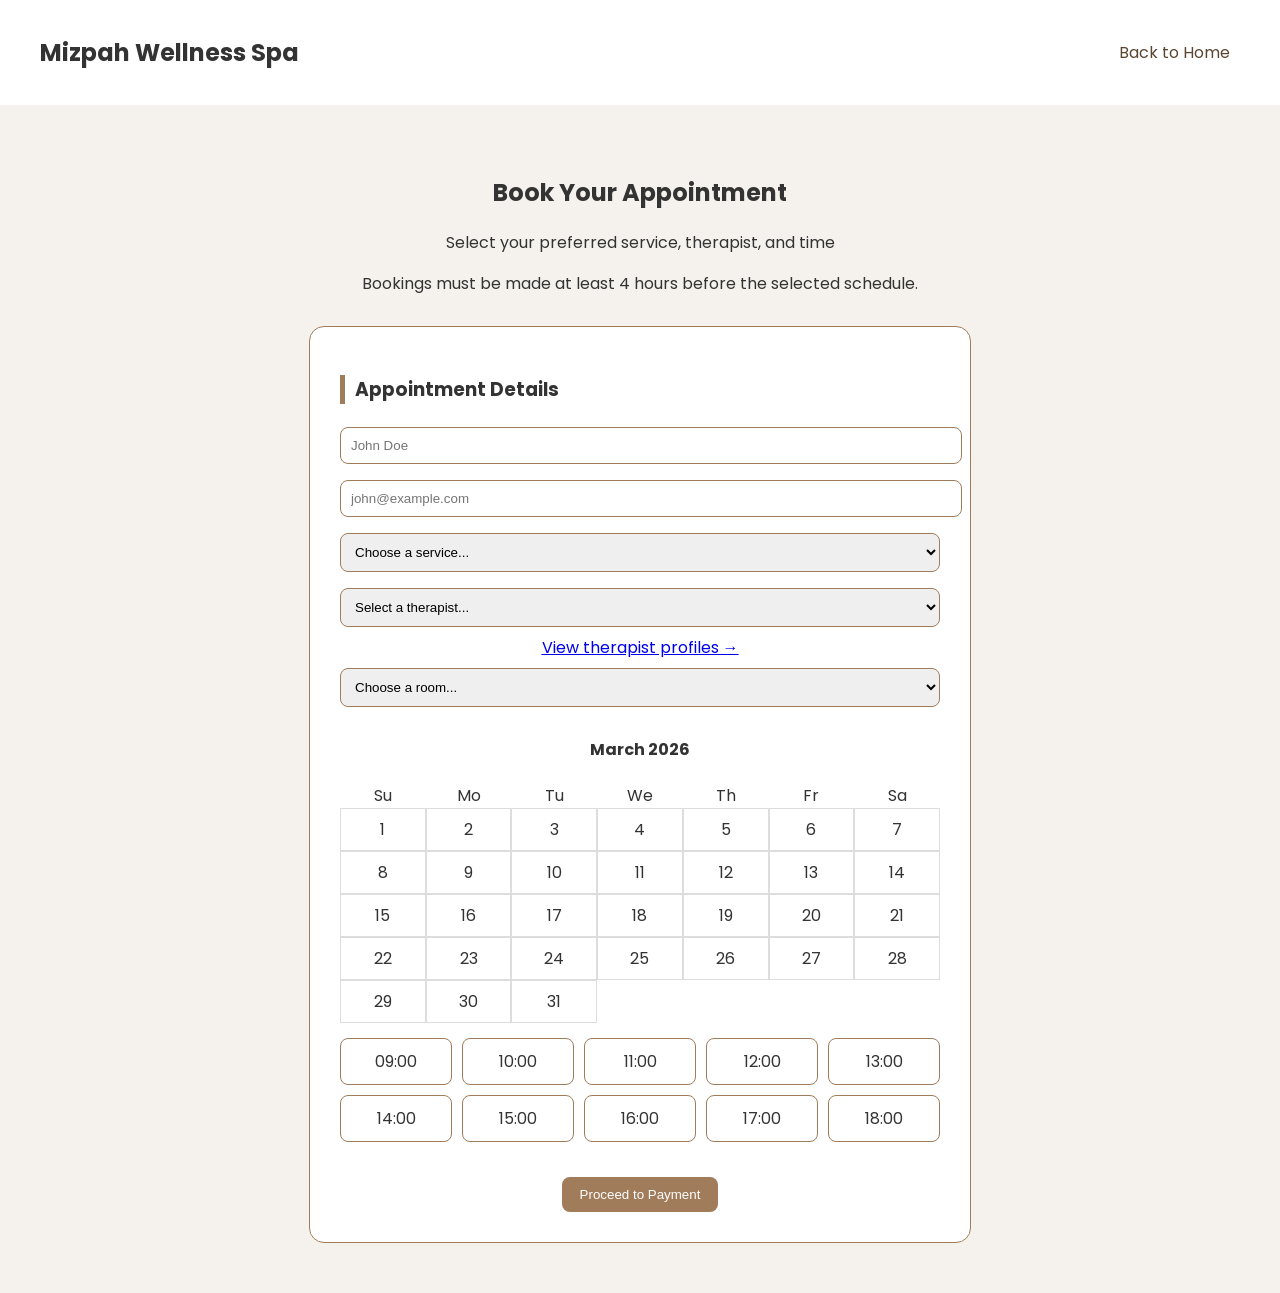
==== spa_system/booking.html @ c0a57fdd "Add files via upload" ====
<!DOCTYPE html>
<html lang="en">
<head>
  <meta charset="UTF-8">
  <title>Book Appointment</title>

  <link rel="stylesheet" href="style.css">

  <!-- Fonts -->
  <link href="https://fonts.googleapis.com/css2?family=Poppins:wght@300;400;500&family=Playfair+Display:wght@500;600&display=swap" rel="stylesheet">
</head>
<body>

<header>
  <h2>Mizpah Wellness Spa</h2>
  <nav>
    <a href="index.html">Back to Home</a>
  </nav>
</header>

<div class="booking">

  <!-- CENTERED HEADER -->
  <div class="booking-header">
    <h2>Book Your Appointment</h2>
    <p>Select your preferred service, therapist, and time</p>
    <p>Bookings must be made at least 4 hours before the selected schedule.</p>
  </div>

  <!-- FORM -->
  <div class="form-section">

    <h3 class="section-title">Appointment Details</h3>

    <input type="text" placeholder="John Doe">
    <input type="email" placeholder="john@example.com">

    <select>
      <option>Choose a service...</option>
    </select>

    <select>
      <option>Select a therapist...</option>
    </select>

    <a href="#">View therapist profiles →</a>

    <select>
      <option>Choose a room...</option>
    </select>

    <h4>March 2026</h4>

    <div class="calendar-days">
      <span>Su</span><span>Mo</span><span>Tu</span><span>We</span>
      <span>Th</span><span>Fr</span><span>Sa</span>
    </div>

    <div class="calendar">
      <span>1</span><span>2</span><span>3</span><span>4</span>
      <span>5</span><span>6</span><span>7</span><span>8</span>
      <span>9</span><span>10</span><span>11</span><span>12</span>
      <span>13</span><span>14</span><span>15</span><span>16</span>
      <span>17</span><span>18</span><span>19</span><span>20</span>
      <span>21</span><span>22</span><span>23</span><span>24</span>
      <span>25</span><span>26</span><span>27</span><span>28</span>
      <span>29</span><span>30</span><span>31</span>
    </div>

    <div class="time-slots">
      <span>09:00</span><span>10:00</span><span>11:00</span>
      <span>12:00</span><span>13:00</span><span>14:00</span>
      <span>15:00</span><span>16:00</span><span>17:00</span>
      <span>18:00</span>
    </div>

    <button class="btn-primary">Proceed to Payment</button>

  </div>

</div>

</body>
</html>
---- spa_system/style.css ----
:root {
  --brown: #a07c5a;
  --dark-brown: #3a2e22;
  --light-bg: #f5f2ee;
}

body {
  font-family: 'Poppins', sans-serif;
  margin: 0;
  background: var(--light-bg);
  color: #333;
}

/* HEADER */
header {
  display: flex;
  justify-content: space-between;
  padding: 15px 40px;
  background: white;
  align-items: center;
}

nav a {
  margin: 0 10px;
  text-decoration: none;
  color: #5a4632;
}

/* HERO */
.hero {
  text-align: left;
  padding: 80px 60px;
}

.hero h1 {
  font-size: 48px;
  line-height: 1.2;
}

.highlight {
  color: var(--brown);
  font-size: 64px;
}

/* BUTTON */
.btn-primary {
  background: var(--brown);
  color: white;
  border: none;
  padding: 10px 18px;
  border-radius: 8px;
  cursor: pointer;
}

.btn-primary:hover {
  background: var(--dark-brown);
}

/* SERVICES */
.services {
  padding: 50px;
  text-align: center;
}

.card-container {
  display: flex;
  justify-content: center;
  gap: 20px;
}

.card {
  background: white;
  padding: 15px;
  border-radius: 15px;
  width: 250px;
  border: 1px solid var(--brown);
}

.services-btn {
  margin-top: 30px;
}

/* TESTIMONIALS */
.testimonials {
  padding: 50px;
  text-align: center;
}

.testimonial-container {
  display: flex;
  justify-content: center;
  gap: 20px;
}

.testimonial {
  background: white;
  padding: 20px;
  border-radius: 15px;
  width: 250px;
  border: 1px solid var(--brown);
}

/* FOOTER */
.footer {
  background: var(--dark-brown);
  color: white;
  padding: 40px 20px;
  margin-top: 50px;
}

.footer-container {
  display: flex;
  justify-content: space-around;
  flex-wrap: wrap;
}

.footer-bottom {
  text-align: center;
  margin-top: 20px;
  border-top: 1px solid #5a4632;
  padding-top: 10px;
}

/* ================= BOOKING ================= */

.booking {
  padding: 50px;
}

.booking-header {
  text-align: center;
  margin-bottom: 30px;
}

/* FORM BOX */
.form-section {
  background: white;
  padding: 30px;
  border-radius: 15px;
  max-width: 600px;
  margin: auto;
  border: 1px solid var(--brown);
  text-align: center; /* ✅ IMPORTANT FOR CENTERING BUTTON */
}

/* TITLE */
.section-title {
  text-align: left;
  border-left: 5px solid var(--brown);
  padding-left: 10px;
  margin-bottom: 15px;
}

/* INPUTS */
.form-section input,
.form-section select {
  width: 100%;
  padding: 10px;
  margin: 8px 0;
  border-radius: 8px;
  border: 1px solid var(--brown);
  text-align: left;
}

/* CALENDAR */
.calendar,
.calendar-days {
  display: grid;
  grid-template-columns: repeat(7, 1fr);
  text-align: center;
}

.calendar span {
  padding: 8px;
  border: 1px solid #ddd;
}

/* TIME SLOTS (ALIGNED GRID) */
.time-slots {
  display: grid;
  grid-template-columns: repeat(5, 1fr);
  gap: 10px;
  margin: 15px 0;
}

.time-slots span {
  padding: 10px;
  border: 1px solid var(--brown);
  border-radius: 8px;
  text-align: center;
  cursor: pointer;
  transition: 0.3s;
}

.time-slots span:hover {
  background: var(--brown);
  color: white;
}

/* ✅ CENTER BUTTON FIX */
.form-section button {
  display: inline-block;
  margin-top: 20px;
}
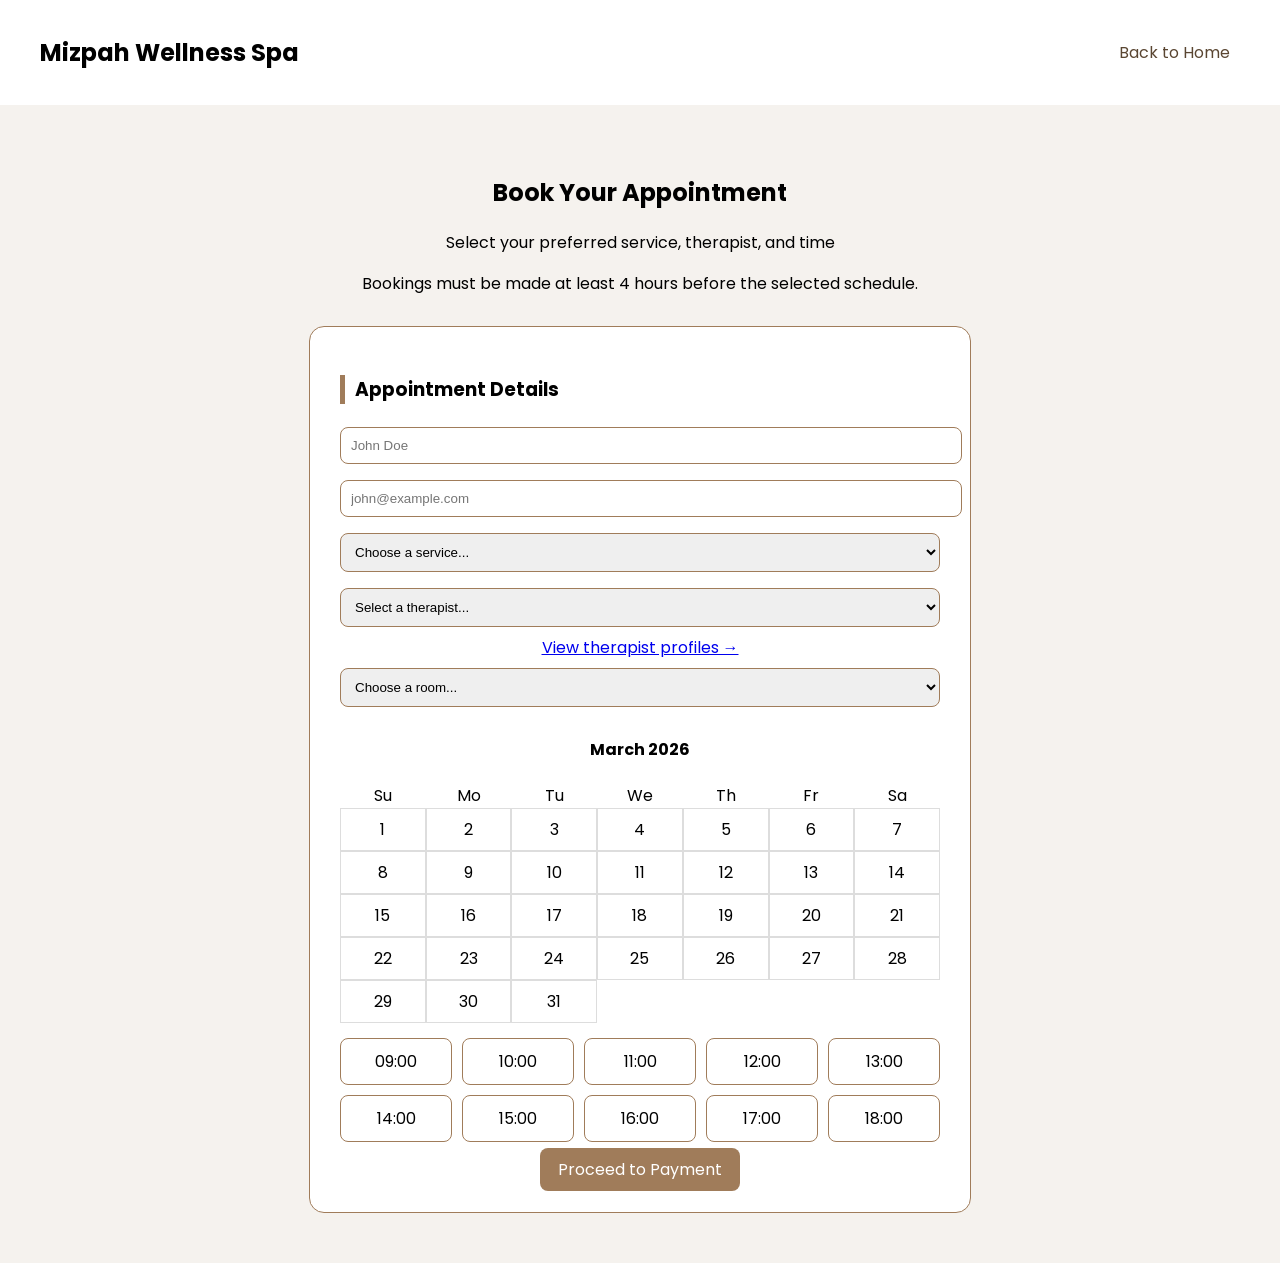
==== commit ebeeeca3: "Add files via upload" ====
--- a/spa_system/booking.html
+++ b/spa_system/booking.html
@@ -74,7 +74,7 @@
       <span>18:00</span>
     </div>
 
-    <button class="btn-primary">Proceed to Payment</button>
+    <a href="payment.html" class="btn-primary">Proceed to Payment</a>
 
   </div>
 
--- a/spa_system/style.css
+++ b/spa_system/style.css
@@ -8,7 +8,6 @@
   font-family: 'Poppins', sans-serif;
   margin: 0;
   background: var(--light-bg);
-  color: #333;
 }
 
 /* HEADER */
@@ -26,15 +25,36 @@
   color: #5a4632;
 }
 
+/* BUTTONS */
+.btn-primary {
+  background: var(--brown);
+  color: white;
+  padding: 10px 18px;
+  border-radius: 8px;
+  text-decoration: none;
+}
+
+.btn-outline {
+  border: 1px solid var(--brown);
+  padding: 10px 18px;
+  border-radius: 8px;
+  background: transparent;
+}
+
 /* HERO */
 .hero {
-  text-align: left;
-  padding: 80px 60px;
+  background:
+    linear-gradient(rgba(255,255,255,0.85), rgba(255,255,255,0.85)),
+    url('https://images.unsplash.com/photo-1544161515-4ab6ce6db874');
+  background-size: cover;
+  background-position: center;
+
+  padding: 120px 60px;
 }
 
 .hero h1 {
-  font-size: 48px;
-  line-height: 1.2;
+  font-size: 52px;
+  font-family: 'Playfair Display', serif;
 }
 
 .highlight {
@@ -42,23 +62,13 @@
   font-size: 64px;
 }
 
-/* BUTTON */
-.btn-primary {
-  background: var(--brown);
-  color: white;
-  border: none;
-  padding: 10px 18px;
-  border-radius: 8px;
-  cursor: pointer;
-}
-
-.btn-primary:hover {
-  background: var(--dark-brown);
+.hero-buttons {
+  margin-top: 20px;
 }
 
 /* SERVICES */
 .services {
-  padding: 50px;
+  padding: 60px;
   text-align: center;
 }
 
@@ -66,6 +76,7 @@
   display: flex;
   justify-content: center;
   gap: 20px;
+  margin-top: 30px;
 }
 
 .card {
@@ -74,16 +85,22 @@
   border-radius: 15px;
   width: 250px;
   border: 1px solid var(--brown);
-}
-
-.services-btn {
-  margin-top: 30px;
+  box-shadow: 0 4px 10px rgba(0,0,0,0.1);
+}
+
+.card img {
+  width: 100%;
+  border-radius: 10px;
 }
 
 /* TESTIMONIALS */
 .testimonials {
-  padding: 50px;
-  text-align: center;
+  padding: 60px;
+  text-align: center;
+}
+
+.icon {
+  font-size: 30px;
 }
 
 .testimonial-container {
@@ -104,21 +121,42 @@
 .footer {
   background: var(--dark-brown);
   color: white;
-  padding: 40px 20px;
-  margin-top: 50px;
+  padding: 40px;
 }
 
 .footer-container {
   display: flex;
   justify-content: space-around;
-  flex-wrap: wrap;
 }
 
 .footer-bottom {
   text-align: center;
   margin-top: 20px;
-  border-top: 1px solid #5a4632;
-  padding-top: 10px;
+}
+
+/* RESPONSIVE */
+@media (max-width: 768px) {
+
+  header {
+    flex-direction: column;
+  }
+
+  .hero {
+    padding: 60px 20px;
+    text-align: center;
+  }
+
+  .card-container,
+  .testimonial-container {
+    flex-direction: column;
+    align-items: center;
+  }
+
+  .footer-container {
+    flex-direction: column;
+    text-align: center;
+  }
+
 }
 
 /* ================= BOOKING ================= */
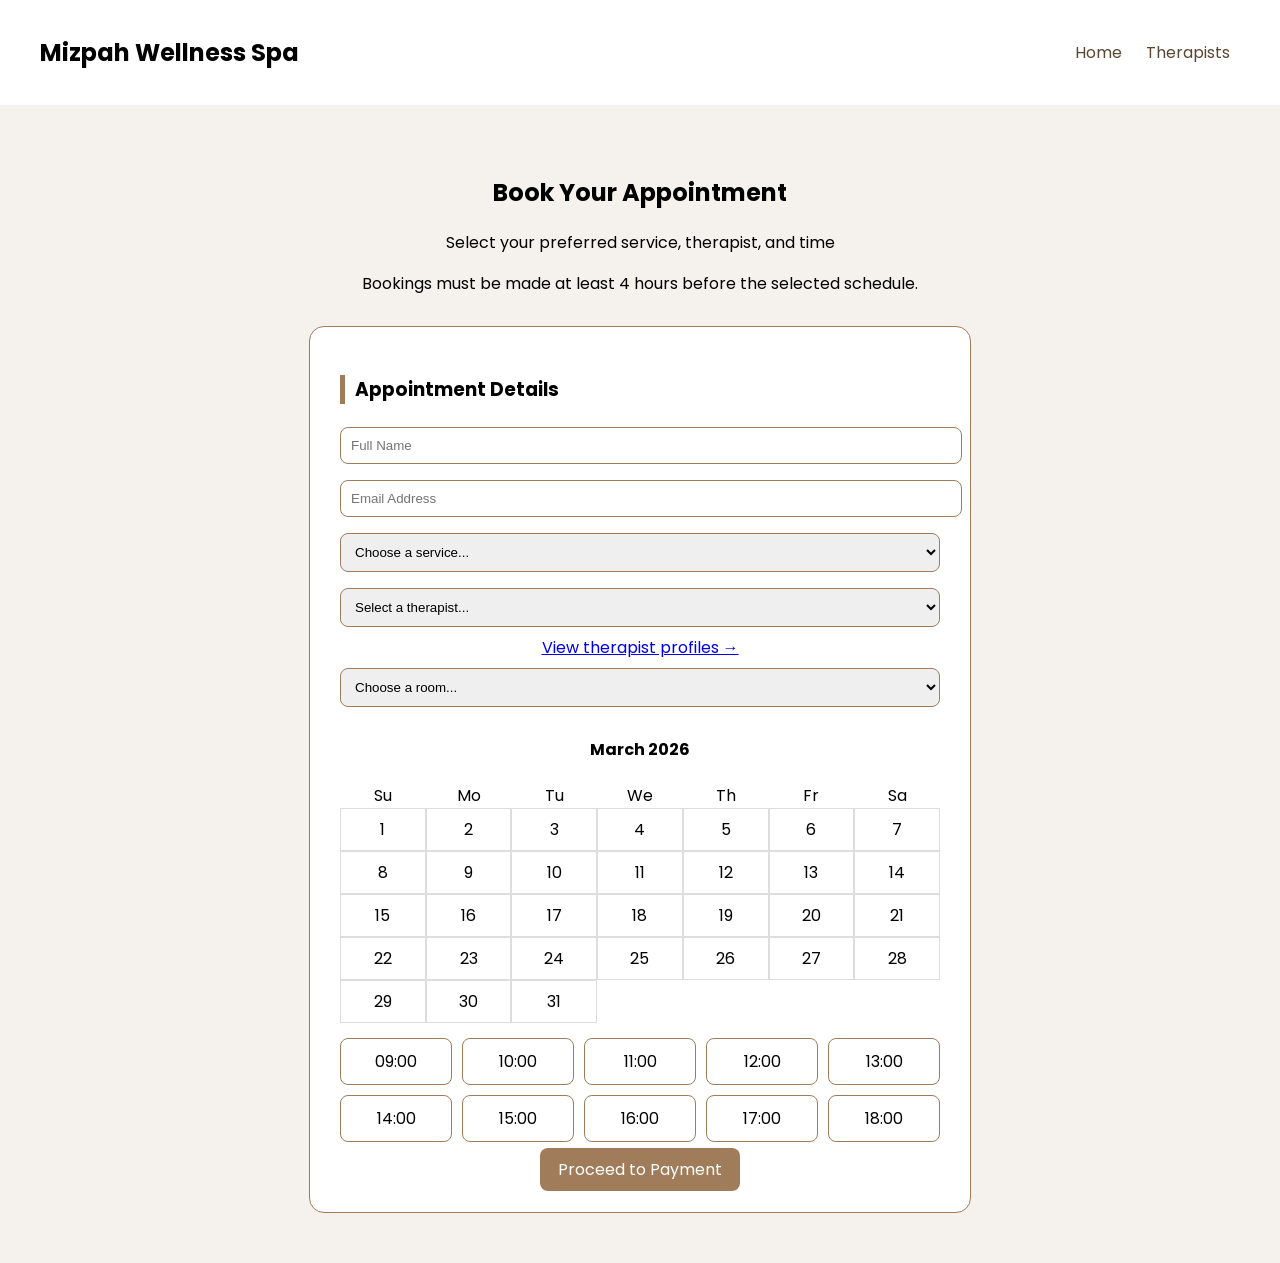
==== commit 7985277f: "Add files via upload" ====
--- a/spa_system/booking.html
+++ b/spa_system/booking.html
@@ -1,52 +1,59 @@
 <!DOCTYPE html>
 <html lang="en">
 <head>
-  <meta charset="UTF-8">
-  <title>Book Appointment</title>
+<meta charset="UTF-8">
+<title>Book Appointment - Mizpah Wellness Spa</title>
 
-  <link rel="stylesheet" href="style.css">
+<link href="https://fonts.googleapis.com/css2?family=Poppins:wght@300;400;500&family=Playfair+Display:wght@500;600&display=swap" rel="stylesheet">
+<link rel="stylesheet" href="style.css">
+</head>
 
-  <!-- Fonts -->
-  <link href="https://fonts.googleapis.com/css2?family=Poppins:wght@300;400;500&family=Playfair+Display:wght@500;600&display=swap" rel="stylesheet">
-</head>
 <body>
 
 <header>
   <h2>Mizpah Wellness Spa</h2>
   <nav>
-    <a href="index.html">Back to Home</a>
+    <a href="index.html">Home</a>
+    <a href="therapists.html">Therapists</a>
   </nav>
 </header>
 
 <div class="booking">
 
-  <!-- CENTERED HEADER -->
   <div class="booking-header">
     <h2>Book Your Appointment</h2>
     <p>Select your preferred service, therapist, and time</p>
     <p>Bookings must be made at least 4 hours before the selected schedule.</p>
   </div>
 
-  <!-- FORM -->
   <div class="form-section">
 
     <h3 class="section-title">Appointment Details</h3>
 
-    <input type="text" placeholder="John Doe">
-    <input type="email" placeholder="john@example.com">
+    <input type="text" placeholder="Full Name">
+    <input type="email" placeholder="Email Address">
 
     <select>
       <option>Choose a service...</option>
+      <option>Swedish Massage - 60 min</option>
+      <option>Deep Tissue - 90 min</option>
+      <option>Hot Stone Therapy - 90 min</option>
     </select>
 
     <select>
       <option>Select a therapist...</option>
+      <option>Anna Reyes</option>
+      <option>Mark Santos</option>
+      <option>Lisa Cruz</option>
     </select>
 
-    <a href="#">View therapist profiles →</a>
+    <a href="therapists.html">View therapist profiles →</a>
 
     <select>
       <option>Choose a room...</option>
+      <option>Room 1 - Serenity</option>
+      <option>Room 2 - Harmony</option>
+      <option>Room 3 - Tranquility</option>
     </select>
 
     <h4>March 2026</h4>
--- a/spa_system/style.css
+++ b/spa_system/style.css
@@ -44,10 +44,11 @@
 /* HERO */
 .hero {
   background:
-    linear-gradient(rgba(255,255,255,0.85), rgba(255,255,255,0.85)),
-    url('https://images.unsplash.com/photo-1544161515-4ab6ce6db874');
+    linear-gradient(rgba(255,255,255,0.6), rgba(255,255,255,0.6)),
+    url('images/hero.jpg');
   background-size: cover;
   background-position: center;
+  background-repeat: no-repeat;
 
   padding: 120px 60px;
 }
@@ -68,28 +69,30 @@
 
 /* SERVICES */
 .services {
-  padding: 60px;
+  padding: 60px 20px;
   text-align: center;
 }
 
 .card-container {
-  display: flex;
+  display: grid;
+  grid-template-columns: repeat(3, 250px);
+  gap: 30px;
   justify-content: center;
-  gap: 20px;
-  margin-top: 30px;
 }
 
 .card {
   background: white;
   padding: 15px;
   border-radius: 15px;
-  width: 250px;
+  width: 230px;
   border: 1px solid var(--brown);
   box-shadow: 0 4px 10px rgba(0,0,0,0.1);
 }
 
 .card img {
   width: 100%;
+  height: 180px;
+  object-fit: cover;
   border-radius: 10px;
 }
 
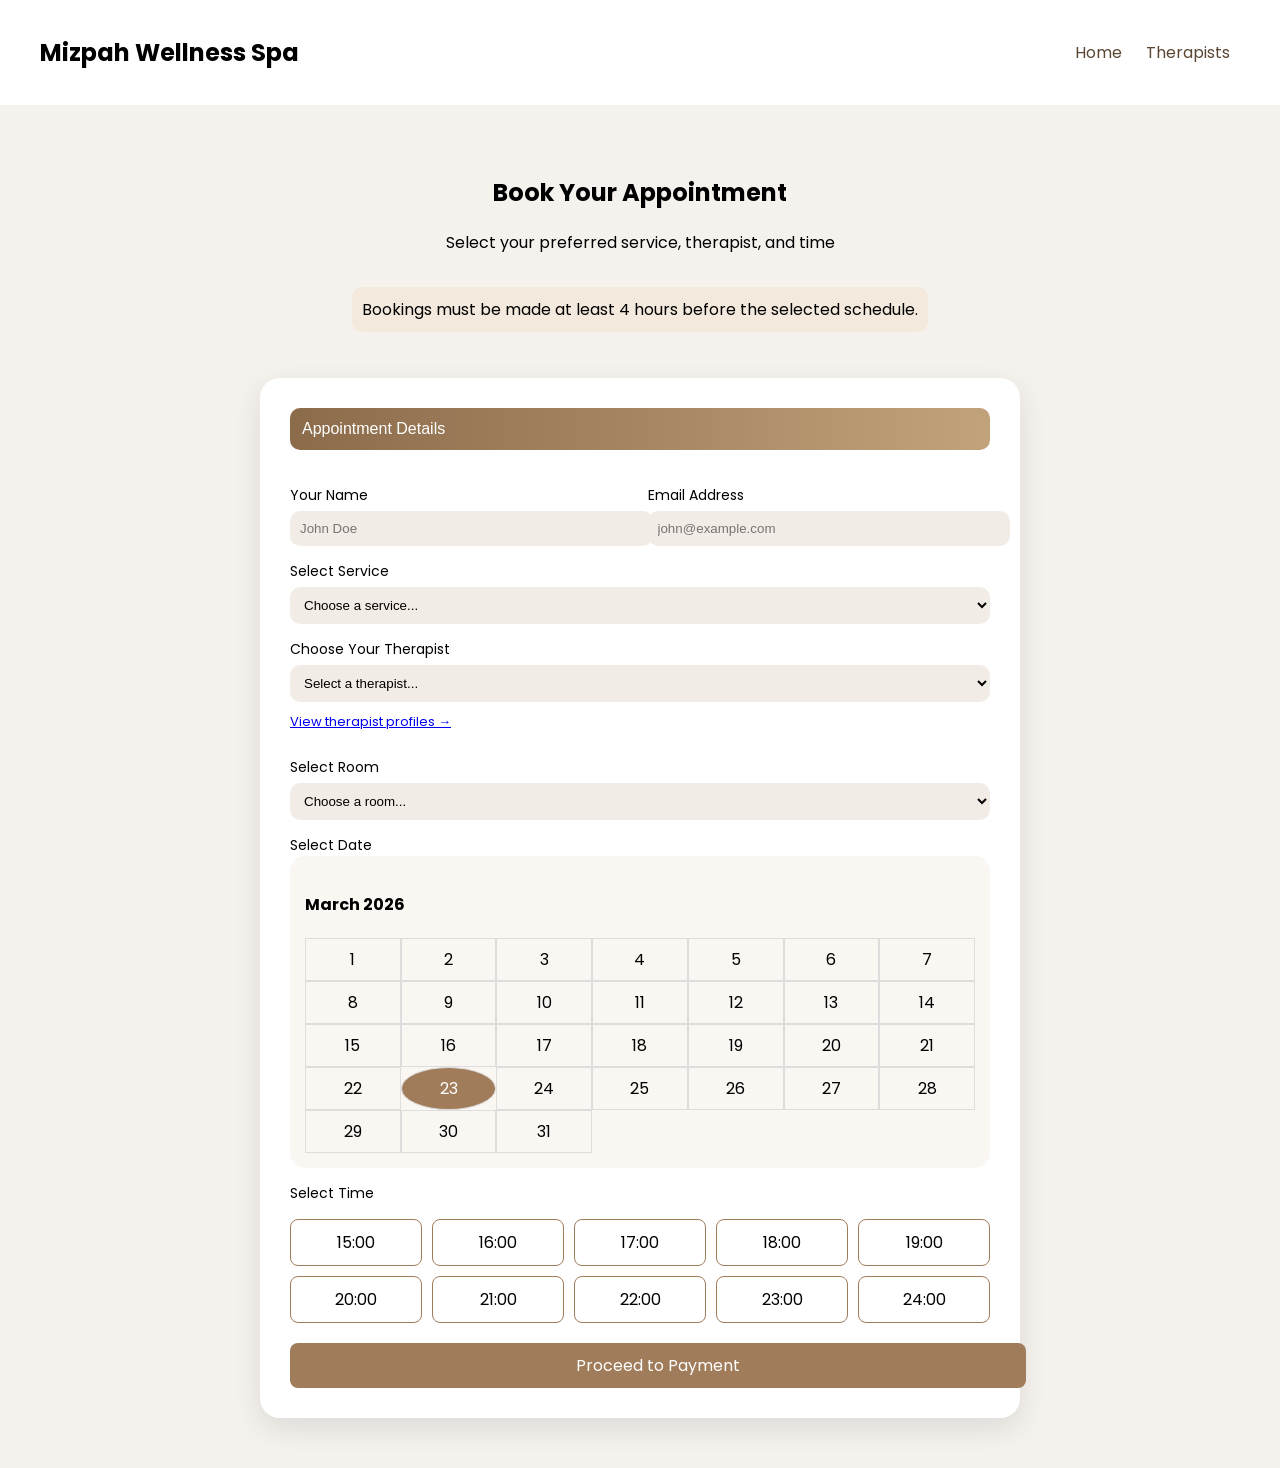
==== commit 375bf1bf: "Add files via upload" ====
--- a/spa_system/booking.html
+++ b/spa_system/booking.html
@@ -23,23 +23,36 @@
   <div class="booking-header">
     <h2>Book Your Appointment</h2>
     <p>Select your preferred service, therapist, and time</p>
-    <p>Bookings must be made at least 4 hours before the selected schedule.</p>
+    <p class="note">Bookings must be made at least 4 hours before the selected schedule.</p>
   </div>
 
-  <div class="form-section">
+  <div class="form-card">
 
-    <h3 class="section-title">Appointment Details</h3>
+    <div class="form-header">
+      Appointment Details
+    </div>
 
-    <input type="text" placeholder="Full Name">
-    <input type="email" placeholder="Email Address">
+    <div class="form-grid">
+      <div>
+        <label>Your Name</label>
+        <input type="text" placeholder="John Doe">
+      </div>
 
+      <div>
+        <label>Email Address</label>
+        <input type="email" placeholder="john@example.com">
+      </div>
+    </div>
+
+    <label>Select Service</label>
     <select>
       <option>Choose a service...</option>
       <option>Swedish Massage - 60 min</option>
       <option>Deep Tissue - 90 min</option>
-      <option>Hot Stone Therapy - 90 min</option>
+      <option>Hot Stone Therapy - 75 min</option>
     </select>
 
+    <label>Choose Your Therapist</label>
     <select>
       <option>Select a therapist...</option>
       <option>Anna Reyes</option>
@@ -47,8 +60,9 @@
       <option>Lisa Cruz</option>
     </select>
 
-    <a href="therapists.html">View therapist profiles →</a>
+    <a href="therapists.html" class="link">View therapist profiles →</a>
 
+    <label>Select Room</label>
     <select>
       <option>Choose a room...</option>
       <option>Room 1 - Serenity</option>
@@ -56,32 +70,34 @@
       <option>Room 3 - Tranquility</option>
     </select>
 
-    <h4>March 2026</h4>
+    <label>Select Date</label>
 
-    <div class="calendar-days">
-      <span>Su</span><span>Mo</span><span>Tu</span><span>We</span>
-      <span>Th</span><span>Fr</span><span>Sa</span>
+    <div class="calendar-box">
+      <h4>March 2026</h4>
+
+      <div class="calendar">
+        <span>1</span><span>2</span><span>3</span><span>4</span>
+        <span>5</span><span>6</span><span>7</span>
+        <span>8</span><span>9</span><span>10</span><span>11</span>
+        <span>12</span><span>13</span><span>14</span>
+        <span>15</span><span>16</span><span>17</span><span>18</span>
+        <span>19</span><span>20</span><span>21</span>
+        <span>22</span><span class="active">23</span><span>24</span>
+        <span>25</span><span>26</span><span>27</span><span>28</span>
+        <span>29</span><span>30</span><span>31</span>
+      </div>
     </div>
 
-    <div class="calendar">
-      <span>1</span><span>2</span><span>3</span><span>4</span>
-      <span>5</span><span>6</span><span>7</span><span>8</span>
-      <span>9</span><span>10</span><span>11</span><span>12</span>
-      <span>13</span><span>14</span><span>15</span><span>16</span>
-      <span>17</span><span>18</span><span>19</span><span>20</span>
-      <span>21</span><span>22</span><span>23</span><span>24</span>
-      <span>25</span><span>26</span><span>27</span><span>28</span>
-      <span>29</span><span>30</span><span>31</span>
+    <label>Select Time</label>
+
+    <div class="time-slots">
+      <span>15:00</span><span>16:00</span><span>17:00</span>
+      <span>18:00</span><span>19:00</span>
+      <span>20:00</span><span>21:00</span><span>22:00</span>
+      <span>23:00</span><span>24:00</span>
     </div>
 
-    <div class="time-slots">
-      <span>09:00</span><span>10:00</span><span>11:00</span>
-      <span>12:00</span><span>13:00</span><span>14:00</span>
-      <span>15:00</span><span>16:00</span><span>17:00</span>
-      <span>18:00</span>
-    </div>
-
-    <a href="payment.html" class="btn-primary">Proceed to Payment</a>
+    <a href="payment.html" class="btn-primary full">Proceed to Payment</a>
 
   </div>
 
--- a/spa_system/style.css
+++ b/spa_system/style.css
@@ -67,6 +67,18 @@
   margin-top: 20px;
 }
 
+.hero-text {
+  font-size: 18px;
+  line-height: 1.6;
+}
+
+.sub-text {
+  display: block;
+  margin-top: 8px;
+  font-size: 18px;
+  font-weight: 500;
+}
+
 /* SERVICES */
 .services {
   padding: 60px 20px;
@@ -171,6 +183,102 @@
 .booking-header {
   text-align: center;
   margin-bottom: 30px;
+}
+
+.form-card {
+  background: white;
+  padding: 30px;
+  border-radius: 20px;
+  max-width: 700px;
+  margin: auto;
+  box-shadow: 0 10px 30px rgba(0,0,0,0.1);
+}
+
+.form-header {
+  background: linear-gradient(to right, #8b6b4a, #c2a27a);
+  color: white;
+  padding: 12px;
+  border-radius: 10px;
+  margin-bottom: 20px;
+  font-weight: 500;
+}
+
+.form-grid {
+  display: grid;
+  grid-template-columns: 1fr 1fr;
+  gap: 15px;
+}
+
+label {
+  display: block;
+  margin-top: 15px;
+  font-size: 14px;
+}
+
+input, select {
+  width: 100%;
+  padding: 10px;
+  border-radius: 10px;
+  border: none;
+  background: #f2ece6;
+  margin-top: 5px;
+}
+
+.link {
+  display: inline-block;
+  margin: 10px 0;
+  font-size: 13px;
+}
+
+.note {
+  background: #f3e9dc;
+  padding: 10px;
+  border-radius: 10px;
+  display: inline-block;
+}
+
+.calendar-box {
+  background: #faf7f3;
+  padding: 15px;
+  border-radius: 15px;
+}
+
+.calendar {
+  display: grid;
+  grid-template-columns: repeat(7, 1fr);
+  margin-top: 10px;
+}
+
+.calendar span {
+  padding: 8px;
+  text-align: center;
+}
+
+.calendar .active {
+  background: #a07c5a;
+  color: white;
+  border-radius: 50%;
+}
+
+.time-slots {
+  display: grid;
+  grid-template-columns: repeat(5, 1fr);
+  gap: 10px;
+  margin-top: 10px;
+}
+
+.time-slots span {
+  padding: 10px;
+  border-radius: 10px;
+  border: 1px solid #a07c5a;
+  text-align: center;
+}
+
+.btn-primary.full {
+  display: block;
+  width: 100%;
+  text-align: center;
+  margin-top: 20px;
 }
 
 /* FORM BOX */
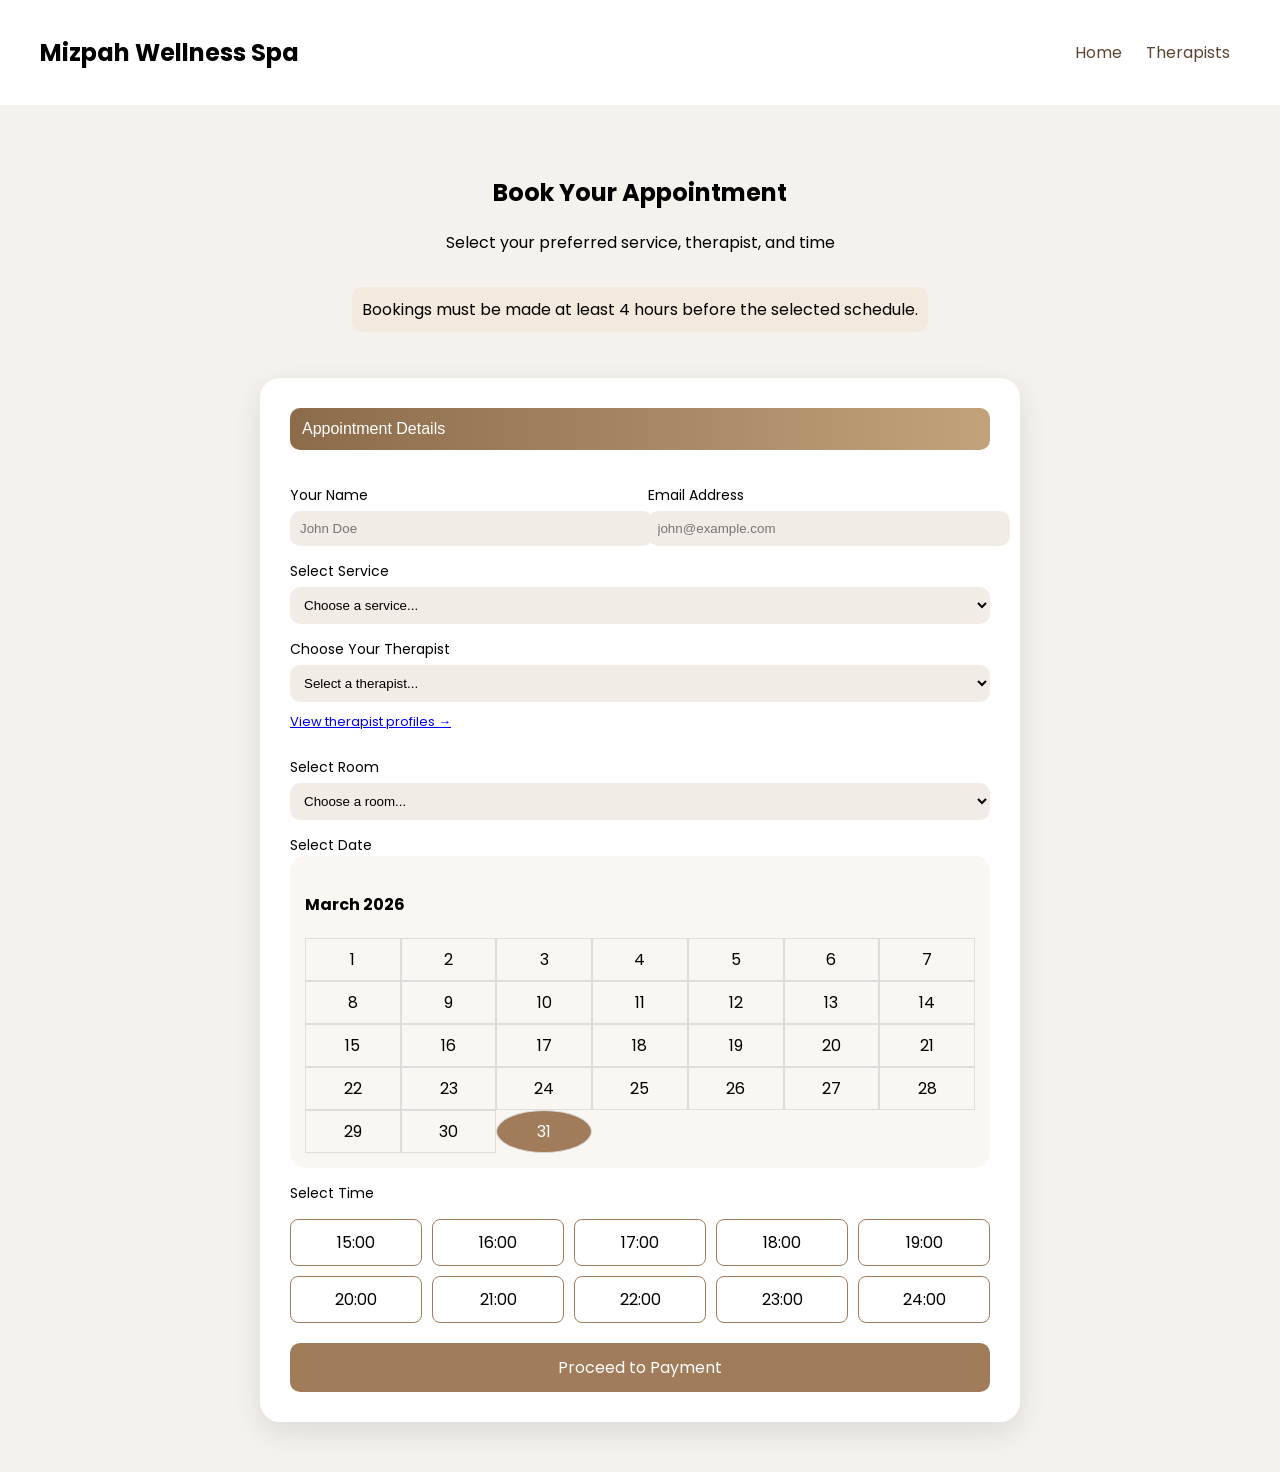
==== commit bdc98c1e: "Add files via upload" ====
--- a/spa_system/booking.html
+++ b/spa_system/booking.html
@@ -82,9 +82,9 @@
         <span>12</span><span>13</span><span>14</span>
         <span>15</span><span>16</span><span>17</span><span>18</span>
         <span>19</span><span>20</span><span>21</span>
-        <span>22</span><span class="active">23</span><span>24</span>
+        <span>22</span><span>23</span><span>24</span>
         <span>25</span><span>26</span><span>27</span><span>28</span>
-        <span>29</span><span>30</span><span>31</span>
+        <span>29</span><span>30</span><span class="active">31</span>
       </div>
     </div>
 
--- a/spa_system/style.css
+++ b/spa_system/style.css
@@ -44,13 +44,15 @@
 /* HERO */
 .hero {
   background:
-    linear-gradient(rgba(255,255,255,0.6), rgba(255,255,255,0.6)),
+    linear-gradient(rgba(255,255,255,0.75), rgba(255,255,255,0.75)),
     url('images/hero.jpg');
   background-size: cover;
   background-position: center;
   background-repeat: no-repeat;
 
-  padding: 120px 60px;
+  min-height: 90vh;
+  display: flex;
+  align-items: center;
 }
 
 .hero h1 {
@@ -70,6 +72,11 @@
 .hero-text {
   font-size: 18px;
   line-height: 1.6;
+}
+
+.hero-content {
+  max-width: 600px;
+  margin-left: 60px;
 }
 
 .sub-text {
@@ -85,6 +92,10 @@
   text-align: center;
 }
 
+.services-btn {
+  margin-top: 50px;
+}
+
 .card-container {
   display: grid;
   grid-template-columns: repeat(3, 250px);
@@ -279,6 +290,9 @@
   width: 100%;
   text-align: center;
   margin-top: 20px;
+  padding: 12px;
+  border-radius: 10px;
+  box-sizing: border-box;
 }
 
 /* FORM BOX */
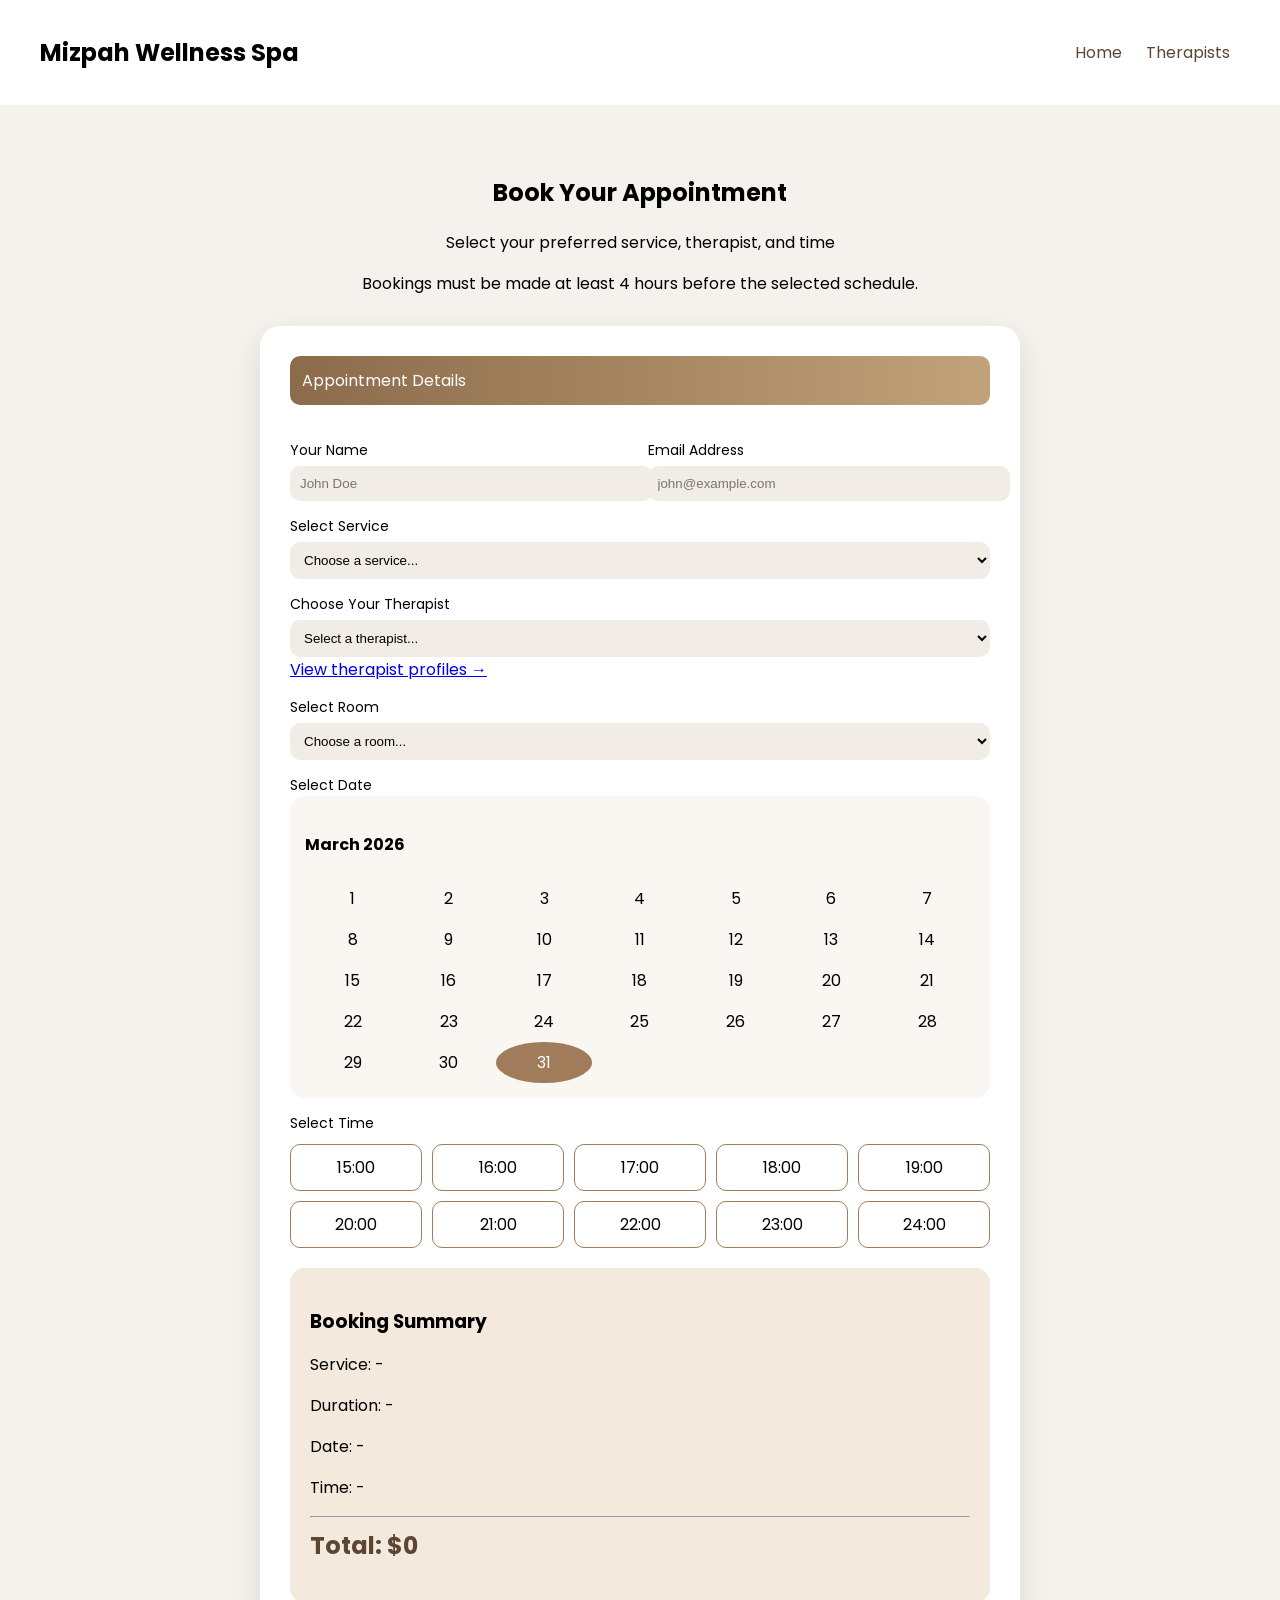
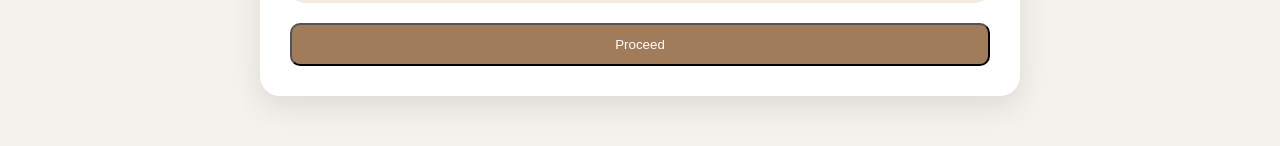
==== commit 9eb98a20: "Add files via upload" ====
--- a/spa_system/booking.html
+++ b/spa_system/booking.html
@@ -97,11 +97,97 @@
       <span>23:00</span><span>24:00</span>
     </div>
 
-    <a href="payment.html" class="btn-primary full">Proceed to Payment</a>
+    <div class="summary-box">
+  <h3>Booking Summary</h3>
+
+  <p>Service: <span id="sum-service">-</span></p>
+  <p>Duration: <span id="sum-duration">-</span></p>
+  <p>Date: <span id="sum-date">-</span></p>
+  <p>Time: <span id="sum-time">-</span></p>
+
+  <hr>
+
+  <h2>Total: <span id="sum-price">$0</span></h2>
+</div>
+
+    <button class="btn-primary full" onclick="goToSummary()">Proceed</button>
 
   </div>
 
 </div>
 
+<script>
+function goToSummary() {
+  const name = document.querySelector('input[type="text"]').value;
+  const email = document.querySelector('input[type="email"]').value;
+  const service = document.querySelectorAll('select')[0].value;
+  const therapist = document.querySelectorAll('select')[1].value;
+  const room = document.querySelectorAll('select')[2].value;
+
+  const date = document.getElementById("sum-date").innerText;
+  const time = document.getElementById("sum-time").innerText;
+  const price = document.getElementById("sum-price").innerText;
+
+  localStorage.setItem("name", name);
+  localStorage.setItem("email", email);
+  localStorage.setItem("service", service);
+  localStorage.setItem("therapist", therapist);
+  localStorage.setItem("room", room);
+  localStorage.setItem("date", date);
+  localStorage.setItem("time", time);
+  localStorage.setItem("price", price);
+
+  window.location.href = "payment.html";
+}
+</script>
+
+<script>
+
+// SERVICE DATA (important)
+const services = {
+  "Reflexology - 45 min - $95": { duration: "45 minutes", price: 95 },
+  "Swedish Massage - 60 min - $120": { duration: "60 minutes", price: 120 },
+  "Deep Tissue - 90 min - $150": { duration: "90 minutes", price: 150 }
+};
+
+// SELECT ELEMENTS
+const serviceSelect = document.querySelectorAll("select")[0];
+const calendarDays = document.querySelectorAll(".calendar span");
+const timeSlots = document.querySelectorAll(".time-slots span");
+
+// UPDATE SERVICE
+serviceSelect.addEventListener("change", () => {
+  const selected = serviceSelect.value;
+
+  document.getElementById("sum-service").innerText = selected;
+
+  if (services[selected]) {
+    document.getElementById("sum-duration").innerText = services[selected].duration;
+    document.getElementById("sum-price").innerText = "$" + services[selected].price;
+  }
+});
+
+// SELECT DATE
+calendarDays.forEach(day => {
+  day.addEventListener("click", () => {
+    calendarDays.forEach(d => d.classList.remove("active"));
+    day.classList.add("active");
+
+    document.getElementById("sum-date").innerText = day.innerText + "/2026";
+  });
+});
+
+// SELECT TIME
+timeSlots.forEach(time => {
+  time.addEventListener("click", () => {
+    timeSlots.forEach(t => t.classList.remove("active"));
+    time.classList.add("active");
+
+    document.getElementById("sum-time").innerText = time.innerText;
+  });
+});
+
+</script>
+
 </body>
 </html>
--- a/spa_system/style.css
+++ b/spa_system/style.css
@@ -19,6 +19,38 @@
   align-items: center;
 }
 
+.header-top {
+  display: flex;
+  justify-content: space-between;
+  align-items: center;
+  padding: 15px 40px;
+  background: white;
+}
+
+.header-left {
+  display: flex;
+  align-items: center;
+  gap: 15px;
+}
+
+.header-right a {
+  margin-left: 20px;
+  text-decoration: none;
+  color: #5a4632;
+  font-size: 14px;
+}
+
+.back-link {
+  text-decoration: none;
+  color: #5a4632;
+  font-size: 14px;
+}
+
+.back-link:hover {
+  text-decoration: underline;
+}
+
+/* NAV LINKS */
 nav a {
   margin: 0 10px;
   text-decoration: none;
@@ -32,6 +64,11 @@
   padding: 10px 18px;
   border-radius: 8px;
   text-decoration: none;
+  transition: 0.3s;
+}
+
+.btn-primary:hover {
+  background: var(--dark-brown);
 }
 
 .btn-outline {
@@ -44,7 +81,7 @@
 /* HERO */
 .hero {
   background:
-    linear-gradient(rgba(255,255,255,0.75), rgba(255,255,255,0.75)),
+    linear-gradient(rgba(255,255,255,0.80), rgba(255,255,255,0.80)),
     url('images/hero.jpg');
   background-size: cover;
   background-position: center;
@@ -55,6 +92,11 @@
   align-items: center;
 }
 
+.hero-content {
+  max-width: 600px;
+  margin-left: 60px;
+}
+
 .hero h1 {
   font-size: 52px;
   font-family: 'Playfair Display', serif;
@@ -65,18 +107,9 @@
   font-size: 64px;
 }
 
-.hero-buttons {
-  margin-top: 20px;
-}
-
 .hero-text {
   font-size: 18px;
   line-height: 1.6;
-}
-
-.hero-content {
-  max-width: 600px;
-  margin-left: 60px;
 }
 
 .sub-text {
@@ -86,20 +119,20 @@
   font-weight: 500;
 }
 
+.hero-buttons {
+  margin-top: 20px;
+}
+
 /* SERVICES */
 .services {
   padding: 60px 20px;
   text-align: center;
 }
 
-.services-btn {
-  margin-top: 50px;
-}
-
 .card-container {
   display: grid;
   grid-template-columns: repeat(3, 250px);
-  gap: 30px;
+  gap: 20px; /* 🔥 balanced spacing */
   justify-content: center;
 }
 
@@ -119,14 +152,14 @@
   border-radius: 10px;
 }
 
+.services-btn {
+  margin-top: 40px;
+}
+
 /* TESTIMONIALS */
 .testimonials {
   padding: 60px;
   text-align: center;
-}
-
-.icon {
-  font-size: 30px;
 }
 
 .testimonial-container {
@@ -143,6 +176,10 @@
   border: 1px solid var(--brown);
 }
 
+.icon {
+  font-size: 30px;
+}
+
 /* FOOTER */
 .footer {
   background: var(--dark-brown);
@@ -158,31 +195,6 @@
 .footer-bottom {
   text-align: center;
   margin-top: 20px;
-}
-
-/* RESPONSIVE */
-@media (max-width: 768px) {
-
-  header {
-    flex-direction: column;
-  }
-
-  .hero {
-    padding: 60px 20px;
-    text-align: center;
-  }
-
-  .card-container,
-  .testimonial-container {
-    flex-direction: column;
-    align-items: center;
-  }
-
-  .footer-container {
-    flex-direction: column;
-    text-align: center;
-  }
-
 }
 
 /* ================= BOOKING ================= */
@@ -211,7 +223,6 @@
   padding: 12px;
   border-radius: 10px;
   margin-bottom: 20px;
-  font-weight: 500;
 }
 
 .form-grid {
@@ -235,19 +246,6 @@
   margin-top: 5px;
 }
 
-.link {
-  display: inline-block;
-  margin: 10px 0;
-  font-size: 13px;
-}
-
-.note {
-  background: #f3e9dc;
-  padding: 10px;
-  border-radius: 10px;
-  display: inline-block;
-}
-
 .calendar-box {
   background: #faf7f3;
   padding: 15px;
@@ -266,7 +264,7 @@
 }
 
 .calendar .active {
-  background: #a07c5a;
+  background: var(--brown);
   color: white;
   border-radius: 50%;
 }
@@ -281,8 +279,15 @@
 .time-slots span {
   padding: 10px;
   border-radius: 10px;
-  border: 1px solid #a07c5a;
-  text-align: center;
+  border: 1px solid var(--brown);
+  text-align: center;
+  cursor: pointer;
+  transition: 0.3s;
+}
+
+.time-slots span:hover {
+  background: var(--brown);
+  color: white;
 }
 
 .btn-primary.full {
@@ -295,73 +300,63 @@
   box-sizing: border-box;
 }
 
-/* FORM BOX */
-.form-section {
-  background: white;
-  padding: 30px;
+.summary-box {
+  background: #f3e9dc;
+  padding: 20px;
   border-radius: 15px;
-  max-width: 600px;
-  margin: auto;
-  border: 1px solid var(--brown);
-  text-align: center; /* ✅ IMPORTANT FOR CENTERING BUTTON */
-}
-
-/* TITLE */
-.section-title {
+  margin-top: 20px;
   text-align: left;
-  border-left: 5px solid var(--brown);
-  padding-left: 10px;
-  margin-bottom: 15px;
-}
-
-/* INPUTS */
-.form-section input,
-.form-section select {
-  width: 100%;
-  padding: 10px;
-  margin: 8px 0;
-  border-radius: 8px;
-  border: 1px solid var(--brown);
-  text-align: left;
-}
-
-/* CALENDAR */
-.calendar,
-.calendar-days {
-  display: grid;
-  grid-template-columns: repeat(7, 1fr);
-  text-align: center;
-}
-
-.calendar span {
-  padding: 8px;
-  border: 1px solid #ddd;
-}
-
-/* TIME SLOTS (ALIGNED GRID) */
-.time-slots {
-  display: grid;
-  grid-template-columns: repeat(5, 1fr);
-  gap: 10px;
-  margin: 15px 0;
-}
-
-.time-slots span {
-  padding: 10px;
-  border: 1px solid var(--brown);
-  border-radius: 8px;
-  text-align: center;
-  cursor: pointer;
-  transition: 0.3s;
-}
-
-.time-slots span:hover {
-  background: var(--brown);
-  color: white;
-}
-
-/* ✅ CENTER BUTTON FIX */
-.form-section button {
-  display: inline-block;
-  margin-top: 20px;
+}
+
+.summary-box h3 {
+  margin-bottom: 10px;
+}
+
+.summary-box h2 {
+  margin-top: 10px;
+  color: #5a4632;
+}
+
+.calendar span.active,
+.time-slots span.active {
+  background: #a07c5a;
+  color: white;
+}
+
+/* ================= RESPONSIVE ================= */
+
+@media (max-width: 768px) {
+
+  header,
+  .header-top {
+    flex-direction: column;
+    text-align: center;
+  }
+
+  .hero {
+    padding: 60px 20px;
+    text-align: center;
+  }
+
+  .hero-content {
+    margin-left: 0;
+  }
+
+  .card-container {
+    grid-template-columns: 1fr;
+  }
+
+  .testimonial-container {
+    flex-direction: column;
+    align-items: center;
+  }
+
+  .footer-container {
+    flex-direction: column;
+    text-align: center;
+  }
+
+  .form-grid {
+    grid-template-columns: 1fr;
+  }
 }
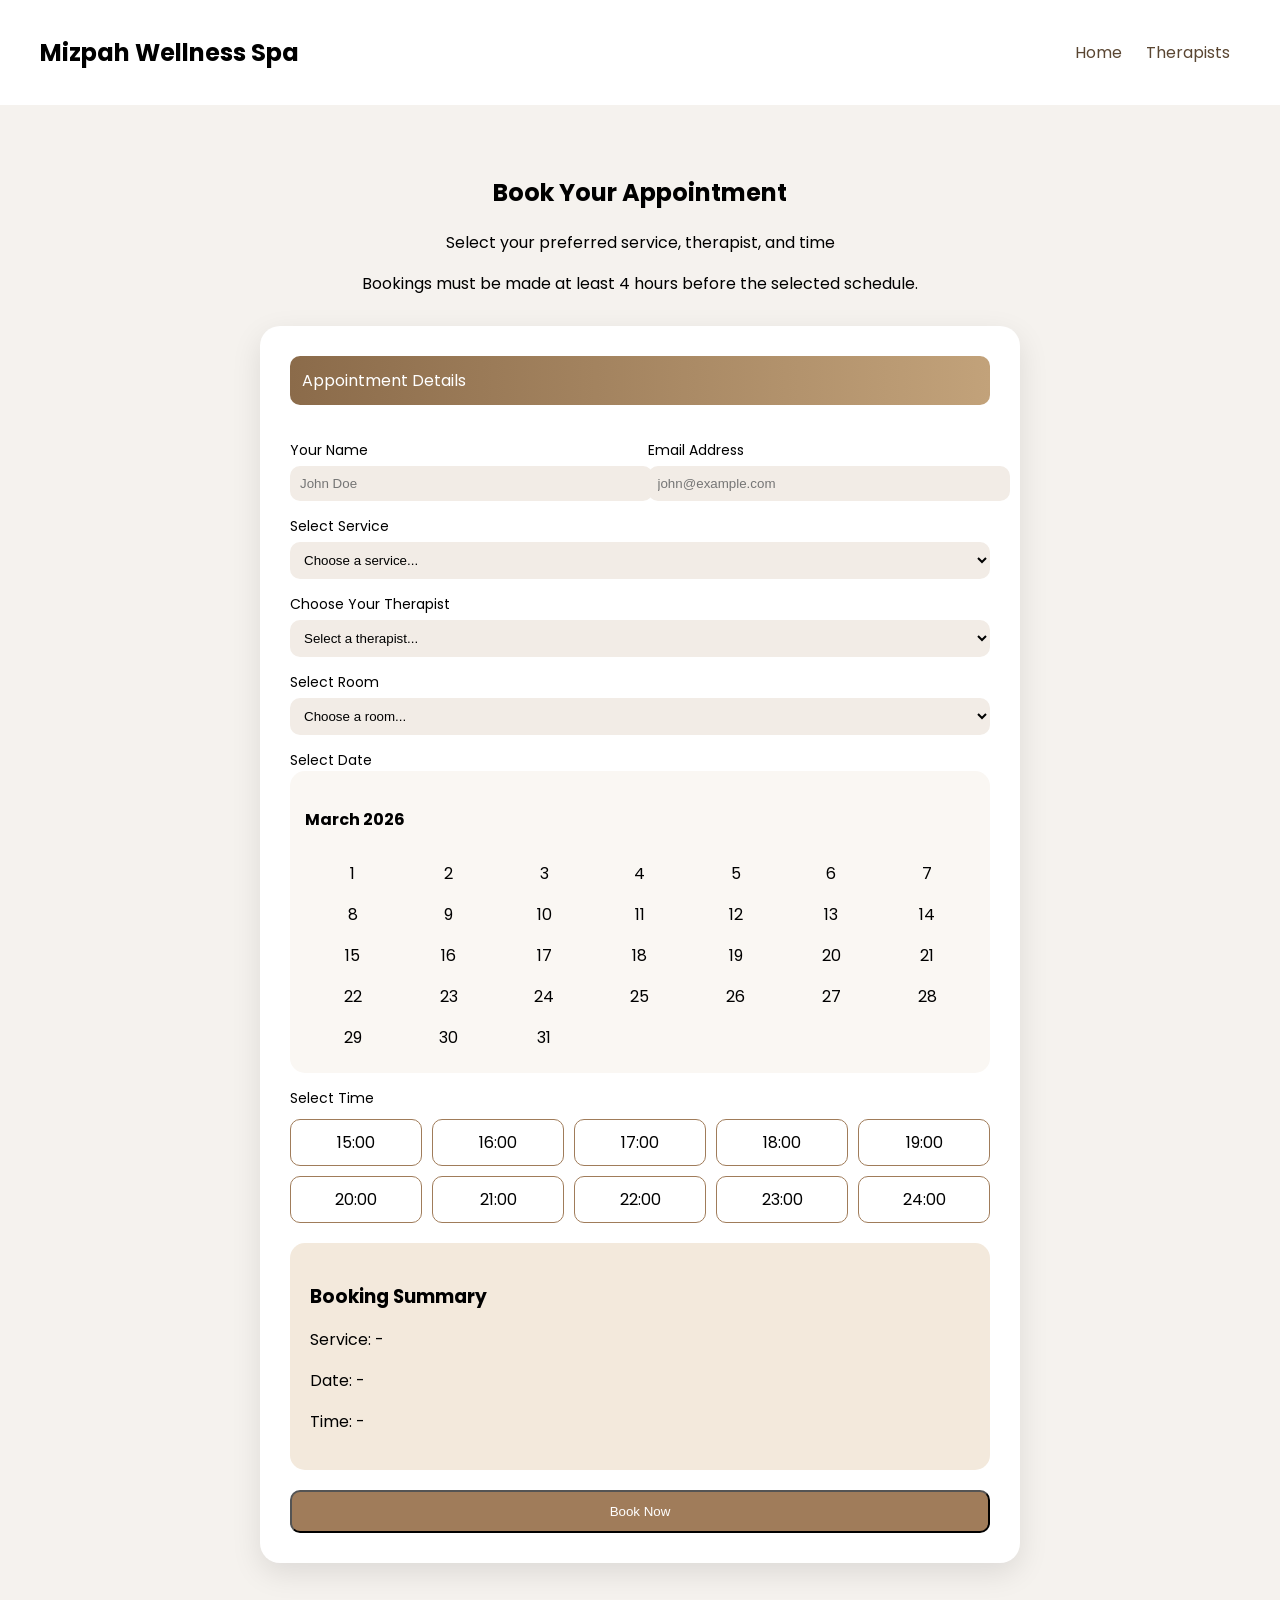
==== commit 94219a32: "Add files via upload" ====
--- a/spa_system/booking.html
+++ b/spa_system/booking.html
@@ -28,6 +28,9 @@
 
   <div class="form-card">
 
+    <!-- FORM -->
+    <form action="savebooking.php" method="POST">
+
     <div class="form-header">
       Appointment Details
     </div>
@@ -35,46 +38,42 @@
     <div class="form-grid">
       <div>
         <label>Your Name</label>
-        <input type="text" placeholder="John Doe">
+        <input type="text" name="name" placeholder="John Doe" required>
       </div>
 
       <div>
         <label>Email Address</label>
-        <input type="email" placeholder="john@example.com">
+        <input type="email" name="email" placeholder="john@example.com" required>
       </div>
     </div>
 
     <label>Select Service</label>
-    <select>
-      <option>Choose a service...</option>
-      <option>Swedish Massage - 60 min</option>
-      <option>Deep Tissue - 90 min</option>
-      <option>Hot Stone Therapy - 75 min</option>
+    <select name="service" required>
+      <option value="">Choose a service...</option>
+      <option value="Swedish Massage - 60 min">Swedish Massage</option>
+      <option value="Deep Tissue - 90 min">Deep Tissue</option>
+      <option value="Hot Stone Therapy - 75 min">Hot Stone Therapy</option>
     </select>
 
     <label>Choose Your Therapist</label>
-    <select>
-      <option>Select a therapist...</option>
-      <option>Anna Reyes</option>
-      <option>Mark Santos</option>
-      <option>Lisa Cruz</option>
+    <select name="therapist" required>
+      <option value="">Select a therapist...</option>
+      <option value="Anna Reyes">Anna Reyes</option>
+      <option value="Mark Santos">Mark Santos</option>
+      <option value="Lisa Cruz">Lisa Cruz</option>
     </select>
 
-    <a href="therapists.html" class="link">View therapist profiles →</a>
-
     <label>Select Room</label>
-    <select>
-      <option>Choose a room...</option>
-      <option>Room 1 - Serenity</option>
-      <option>Room 2 - Harmony</option>
-      <option>Room 3 - Tranquility</option>
+    <select name="room" required>
+      <option value="">Choose a room...</option>
+      <option value="Room 1 - Serenity">Room 1 - Serenity</option>
+      <option value="Room 2 - Harmony">Room 2 - Harmony</option>
+      <option value="Room 3 - Tranquility">Room 3 - Tranquility</option>
     </select>
 
     <label>Select Date</label>
-
     <div class="calendar-box">
       <h4>March 2026</h4>
-
       <div class="calendar">
         <span>1</span><span>2</span><span>3</span><span>4</span>
         <span>5</span><span>6</span><span>7</span>
@@ -84,12 +83,11 @@
         <span>19</span><span>20</span><span>21</span>
         <span>22</span><span>23</span><span>24</span>
         <span>25</span><span>26</span><span>27</span><span>28</span>
-        <span>29</span><span>30</span><span class="active">31</span>
+        <span>29</span><span>30</span><span>31</span>
       </div>
     </div>
 
     <label>Select Time</label>
-
     <div class="time-slots">
       <span>15:00</span><span>16:00</span><span>17:00</span>
       <span>18:00</span><span>19:00</span>
@@ -97,93 +95,56 @@
       <span>23:00</span><span>24:00</span>
     </div>
 
+    <!-- SUMMARY -->
     <div class="summary-box">
-  <h3>Booking Summary</h3>
+      <h3>Booking Summary</h3>
+      <p>Service: <span id="sum-service">-</span></p>
+      <p>Date: <span id="sum-date">-</span></p>
+      <p>Time: <span id="sum-time">-</span></p>
+    </div>
 
-  <p>Service: <span id="sum-service">-</span></p>
-  <p>Duration: <span id="sum-duration">-</span></p>
-  <p>Date: <span id="sum-date">-</span></p>
-  <p>Time: <span id="sum-time">-</span></p>
+    <!-- HIDDEN INPUTS -->
+    <input type="hidden" name="date" id="final-date">
+    <input type="hidden" name="time" id="final-time">
 
-  <hr>
+    <!-- SUBMIT -->
+    <button type="submit" class="btn-primary full">Book Now</button> 
 
-  <h2>Total: <span id="sum-price">$0</span></h2>
-</div>
-
-    <button class="btn-primary full" onclick="goToSummary()">Proceed</button>
+    </form>
 
   </div>
 
 </div>
 
 <script>
-function goToSummary() {
-  const name = document.querySelector('input[type="text"]').value;
-  const email = document.querySelector('input[type="email"]').value;
-  const service = document.querySelectorAll('select')[0].value;
-  const therapist = document.querySelectorAll('select')[1].value;
-  const room = document.querySelectorAll('select')[2].value;
 
-  const date = document.getElementById("sum-date").innerText;
-  const time = document.getElementById("sum-time").innerText;
-  const price = document.getElementById("sum-price").innerText;
-
-  localStorage.setItem("name", name);
-  localStorage.setItem("email", email);
-  localStorage.setItem("service", service);
-  localStorage.setItem("therapist", therapist);
-  localStorage.setItem("room", room);
-  localStorage.setItem("date", date);
-  localStorage.setItem("time", time);
-  localStorage.setItem("price", price);
-
-  window.location.href = "payment.html";
-}
-</script>
-
-<script>
-
-// SERVICE DATA (important)
-const services = {
-  "Reflexology - 45 min - $95": { duration: "45 minutes", price: 95 },
-  "Swedish Massage - 60 min - $120": { duration: "60 minutes", price: 120 },
-  "Deep Tissue - 90 min - $150": { duration: "90 minutes", price: 150 }
-};
-
-// SELECT ELEMENTS
-const serviceSelect = document.querySelectorAll("select")[0];
-const calendarDays = document.querySelectorAll(".calendar span");
-const timeSlots = document.querySelectorAll(".time-slots span");
-
-// UPDATE SERVICE
+// SERVICE DISPLAY
+const serviceSelect = document.querySelector("select[name='service']");
 serviceSelect.addEventListener("change", () => {
-  const selected = serviceSelect.value;
-
-  document.getElementById("sum-service").innerText = selected;
-
-  if (services[selected]) {
-    document.getElementById("sum-duration").innerText = services[selected].duration;
-    document.getElementById("sum-price").innerText = "$" + services[selected].price;
-  }
+  document.getElementById("sum-service").innerText = serviceSelect.value;
 });
 
-// SELECT DATE
-calendarDays.forEach(day => {
+// DATE SELECT
+document.querySelectorAll(".calendar span").forEach(day => {
   day.addEventListener("click", () => {
-    calendarDays.forEach(d => d.classList.remove("active"));
+
+    document.querySelectorAll(".calendar span").forEach(d => d.classList.remove("active"));
     day.classList.add("active");
 
     document.getElementById("sum-date").innerText = day.innerText + "/2026";
+    document.getElementById("final-date").value = day.innerText + "/2026";
   });
 });
 
-// SELECT TIME
-timeSlots.forEach(time => {
+// TIME SELECT
+document.querySelectorAll(".time-slots span").forEach(time => {
   time.addEventListener("click", () => {
-    timeSlots.forEach(t => t.classList.remove("active"));
+
+    document.querySelectorAll(".time-slots span").forEach(t => t.classList.remove("active"));
     time.classList.add("active");
 
     document.getElementById("sum-time").innerText = time.innerText;
+    document.getElementById("final-time").value = time.innerText;
   });
 });
 
--- a/spa_system/style.css
+++ b/spa_system/style.css
@@ -359,4 +359,32 @@
   .form-grid {
     grid-template-columns: 1fr;
   }
+}
+
+/* ================= LOGIN ================= */
+
+.login-container {
+  display: flex;
+  height: 100vh;
+}
+
+.login-form {
+  width: 50%;
+  display: flex;
+  justify-content: center;
+  align-items: center;
+  background: #f5f2ee;
+}
+
+.login-image {
+  width: 50%;
+  background: url('images/logo.jpg'); /* palitan kung ibang image */
+  background-size: cover;
+  background-position: center;
+}
+
+.login-container {
+  display: flex;
+  height: 100vh;
+  overflow: hidden;
 }
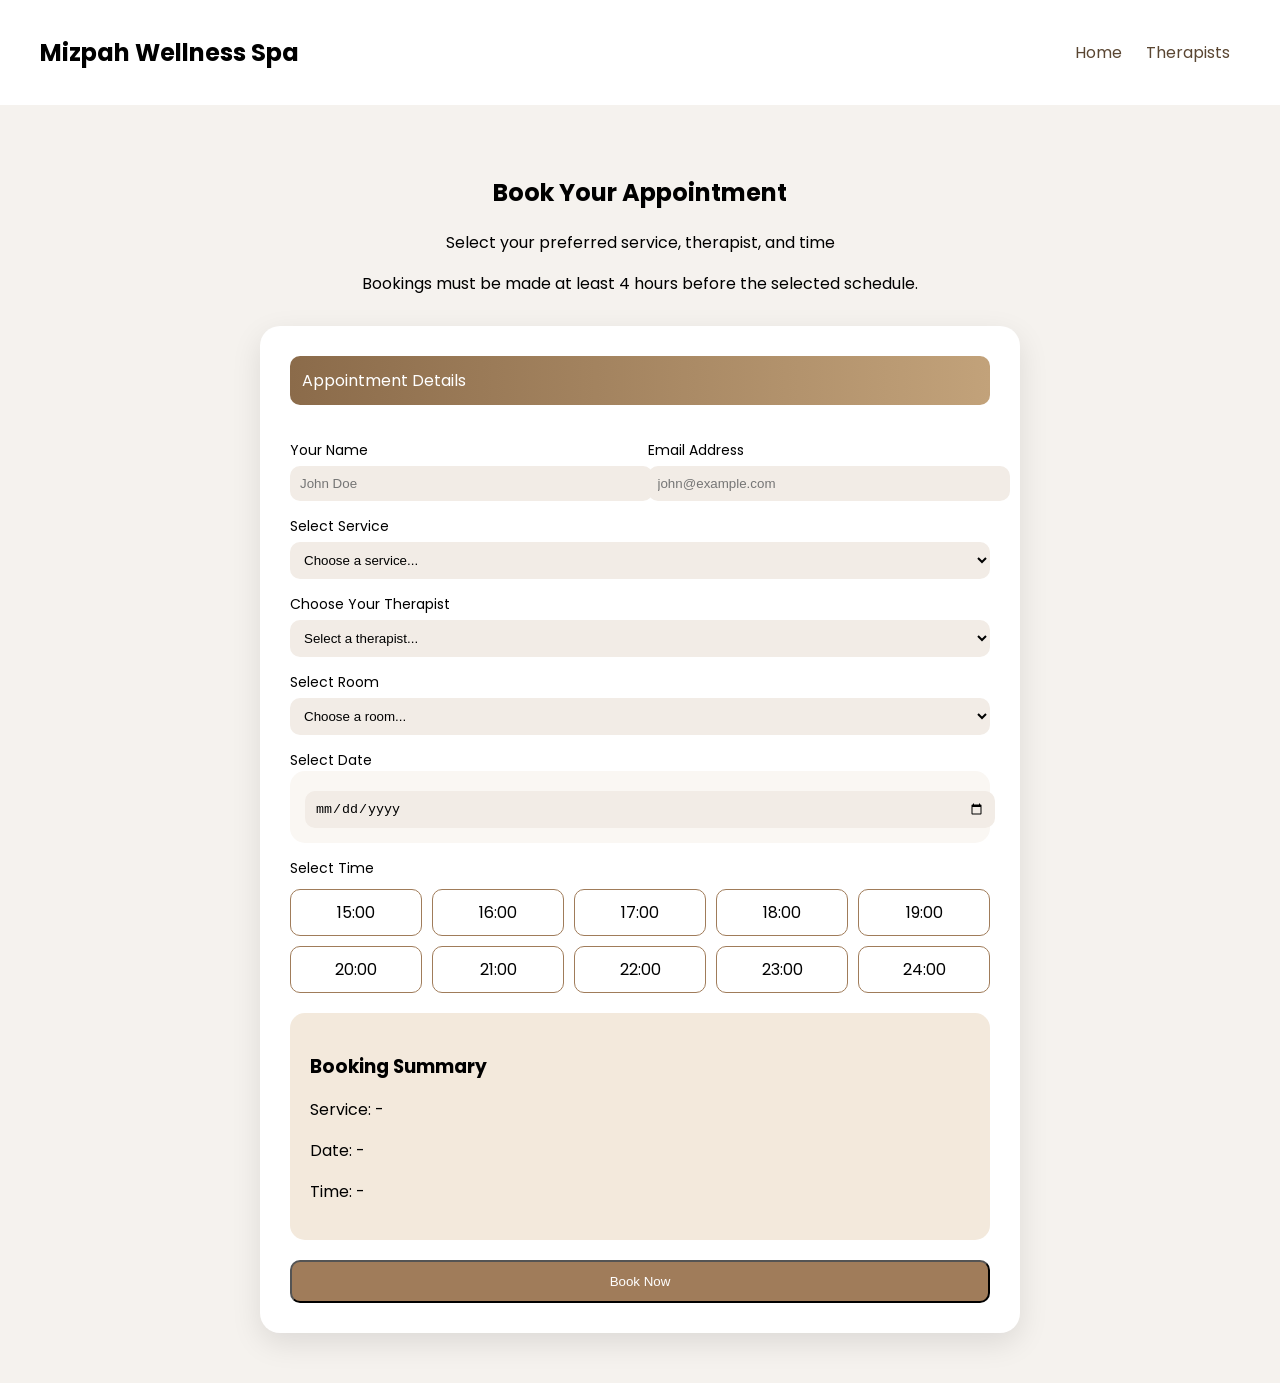
==== commit c0811577: "Add files via upload" ====
--- a/spa_system/booking.html
+++ b/spa_system/booking.html
@@ -28,7 +28,6 @@
 
   <div class="form-card">
 
-    <!-- FORM -->
     <form action="savebooking.php" method="POST">
 
     <div class="form-header">
@@ -56,7 +55,7 @@
     </select>
 
     <label>Choose Your Therapist</label>
-    <select name="therapist" required>
+    <select name="therapist" id="therapist" required>
       <option value="">Select a therapist...</option>
       <option value="Anna Reyes">Anna Reyes</option>
       <option value="Mark Santos">Mark Santos</option>
@@ -73,26 +72,22 @@
 
     <label>Select Date</label>
     <div class="calendar-box">
-      <h4>March 2026</h4>
-      <div class="calendar">
-        <span>1</span><span>2</span><span>3</span><span>4</span>
-        <span>5</span><span>6</span><span>7</span>
-        <span>8</span><span>9</span><span>10</span><span>11</span>
-        <span>12</span><span>13</span><span>14</span>
-        <span>15</span><span>16</span><span>17</span><span>18</span>
-        <span>19</span><span>20</span><span>21</span>
-        <span>22</span><span>23</span><span>24</span>
-        <span>25</span><span>26</span><span>27</span><span>28</span>
-        <span>29</span><span>30</span><span>31</span>
-      </div>
+      <!-- REAL CALENDAR INPUT -->
+      <input type="date" name="date" id="date" required>
     </div>
 
     <label>Select Time</label>
     <div class="time-slots">
-      <span>15:00</span><span>16:00</span><span>17:00</span>
-      <span>18:00</span><span>19:00</span>
-      <span>20:00</span><span>21:00</span><span>22:00</span>
-      <span>23:00</span><span>24:00</span>
+      <span class="time-option" data-time="15:00">15:00</span>
+      <span class="time-option" data-time="16:00">16:00</span>
+      <span class="time-option" data-time="17:00">17:00</span>
+      <span class="time-option" data-time="18:00">18:00</span>
+      <span class="time-option" data-time="19:00">19:00</span>
+      <span class="time-option" data-time="20:00">20:00</span>
+      <span class="time-option" data-time="21:00">21:00</span>
+      <span class="time-option" data-time="22:00">22:00</span>
+      <span class="time-option" data-time="23:00">23:00</span>
+      <span class="time-option" data-time="24:00">24:00</span>
     </div>
 
     <!-- SUMMARY -->
@@ -107,7 +102,6 @@
     <input type="hidden" name="date" id="final-date">
     <input type="hidden" name="time" id="final-time">
 
-    <!-- SUBMIT -->
     <button type="submit" class="btn-primary full">Book Now</button> 
 
     </form>
@@ -118,34 +112,55 @@
 
 <script>
 
-// SERVICE DISPLAY
+// SERVICE
 const serviceSelect = document.querySelector("select[name='service']");
 serviceSelect.addEventListener("change", () => {
   document.getElementById("sum-service").innerText = serviceSelect.value;
 });
 
-// DATE SELECT
-document.querySelectorAll(".calendar span").forEach(day => {
-  day.addEventListener("click", () => {
+// DATE
+const dateInput = document.getElementById("date");
 
-    document.querySelectorAll(".calendar span").forEach(d => d.classList.remove("active"));
-    day.classList.add("active");
+dateInput.addEventListener("change", function () {
+  document.getElementById("sum-date").innerText = this.value;
+  document.getElementById("final-date").value = this.value;
+});
 
-    document.getElementById("sum-date").innerText = day.innerText + "/2026";
-    document.getElementById("final-date").value = day.innerText + "/2026";
+// TIME
+document.querySelectorAll(".time-option").forEach(time => {
+  time.addEventListener("click", () => {
+
+    document.querySelectorAll(".time-option").forEach(t => t.classList.remove("active"));
+    time.classList.add("active");
+
+    document.getElementById("sum-time").innerText = time.dataset.time;
+    document.getElementById("final-time").value = time.dataset.time;
+
   });
 });
 
-// TIME SELECT
-document.querySelectorAll(".time-slots span").forEach(time => {
-  time.addEventListener("click", () => {
+// BLOCK BOOKED DATES
+document.addEventListener("DOMContentLoaded", function () {
 
-    document.querySelectorAll(".time-slots span").forEach(t => t.classList.remove("active"));
-    time.classList.add("active");
+  fetch("get_all_booked_dates.php")
+    .then(res => res.json())
+    .then(disabledDates => {
 
-    document.getElementById("sum-time").innerText = time.innerText;
-    document.getElementById("final-time").value = time.innerText;
-  });
+      const dateInput = document.getElementById("date");
+
+      dateInput.addEventListener("change", function () {
+
+        if (disabledDates.includes(this.value)) {
+          alert("This date is already booked!");
+          this.value = "";
+          document.getElementById("sum-date").innerText = "-";
+          document.getElementById("final-date").value = "";
+        }
+
+      });
+
+    });
+
 });
 
 </script>
